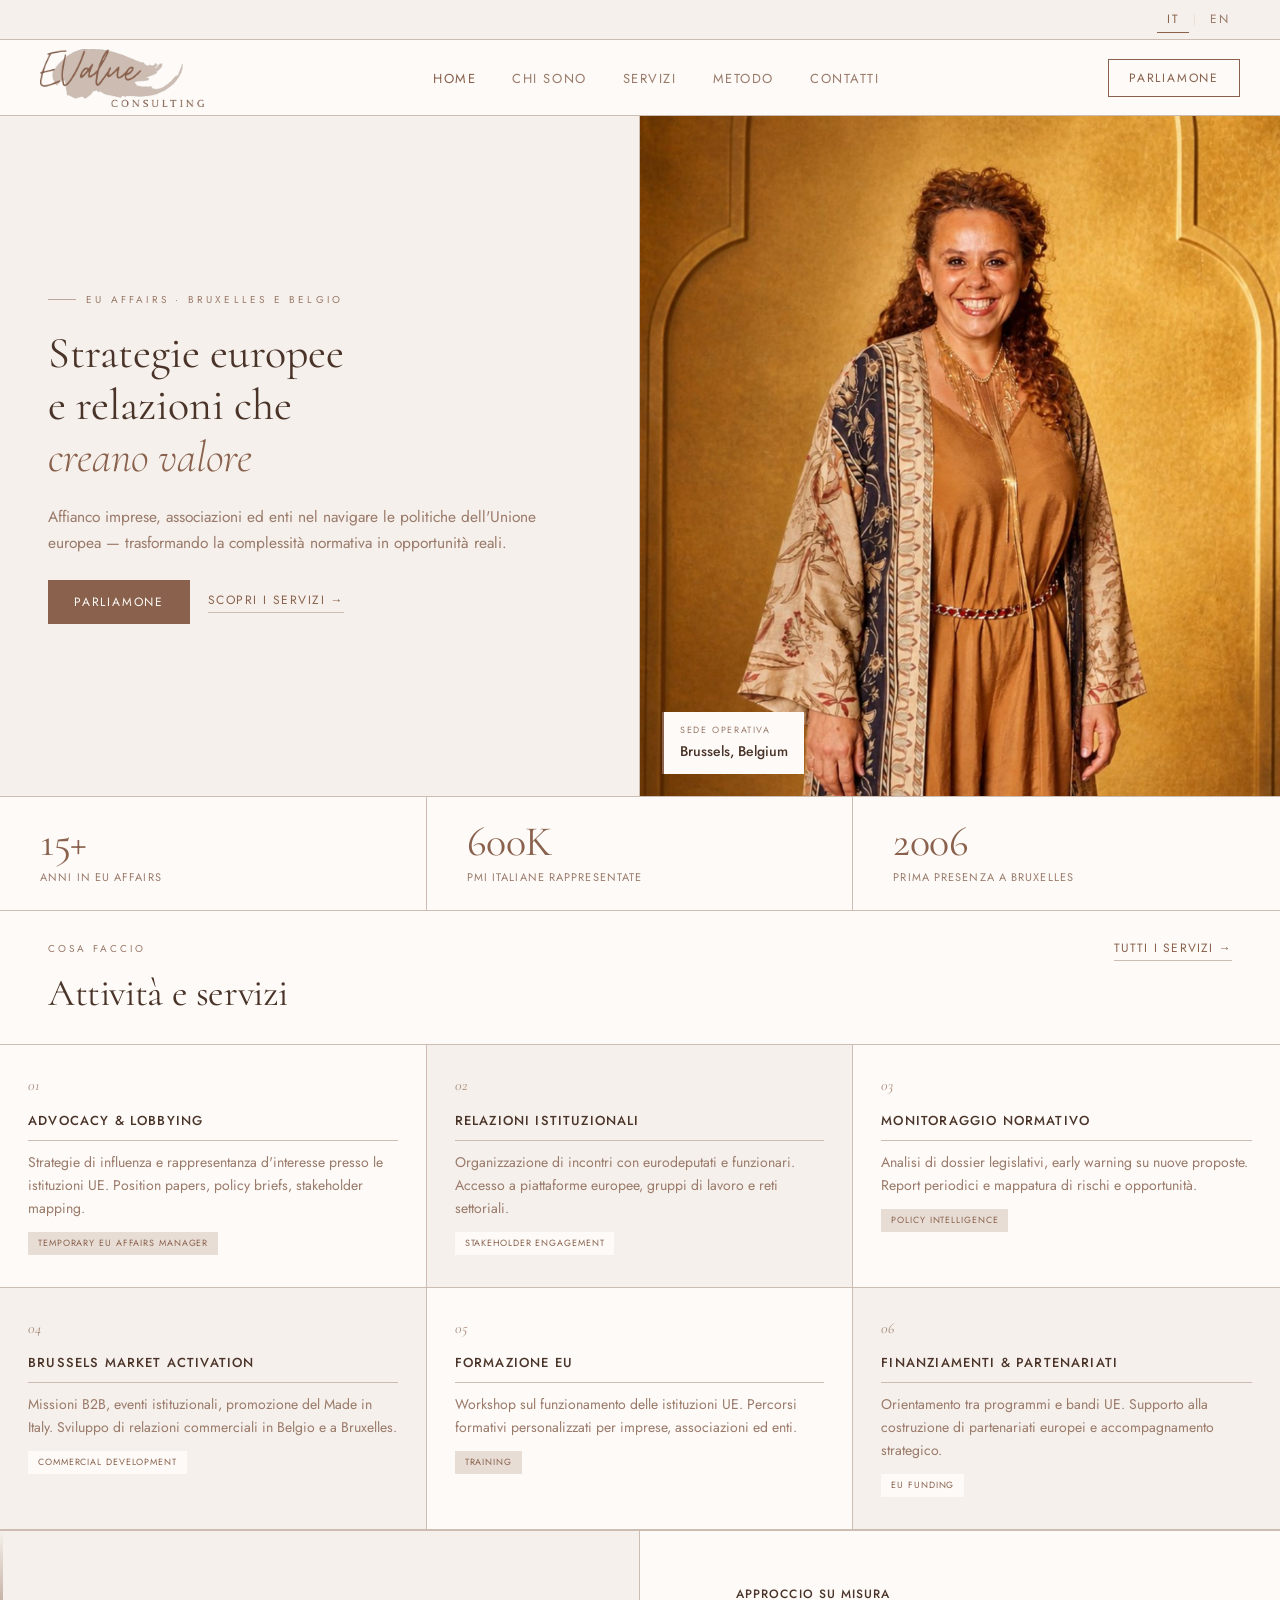
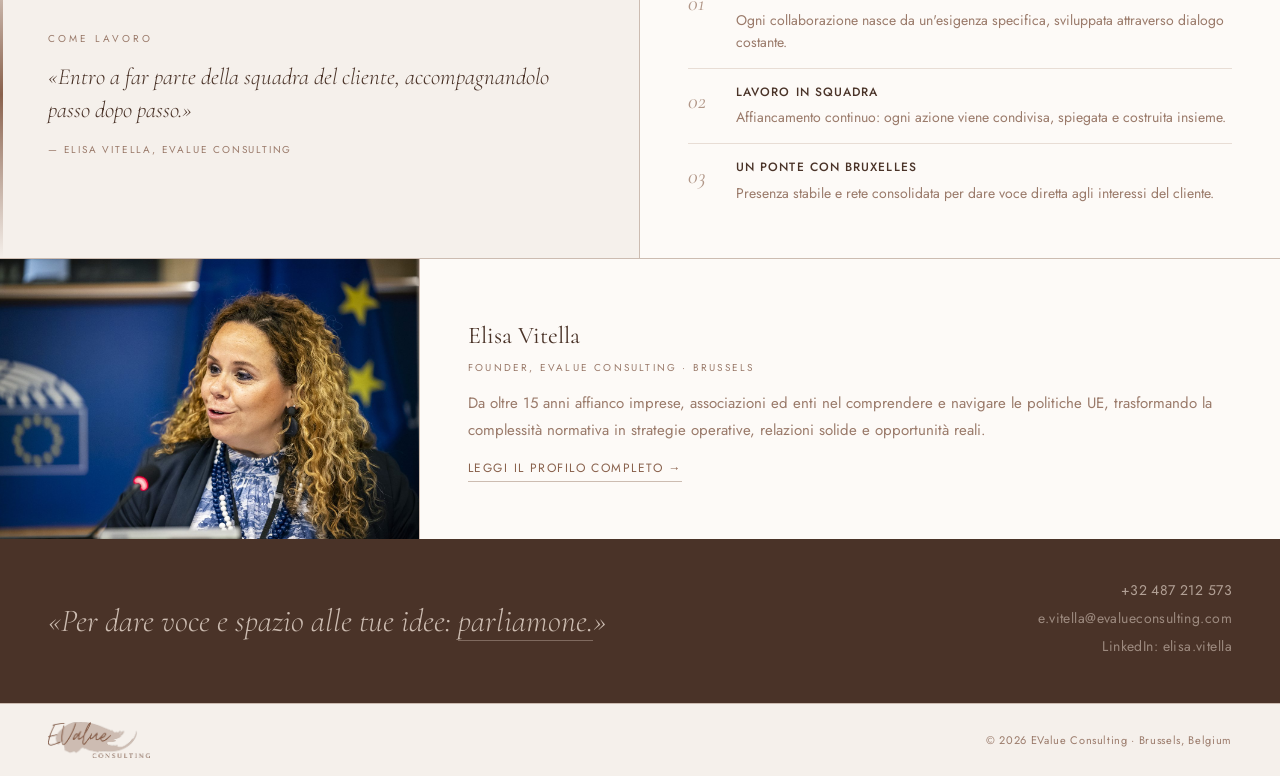
==== index.html @ 2136afba "Add files via upload" ====
<!DOCTYPE html>
<html lang="it">
<head>
<meta charset="UTF-8">
<meta name="viewport" content="width=device-width, initial-scale=1.0">
<title>EValue Consulting — EU Affairs | Brussels</title>
<meta name="description" content="Strategie europee e relazioni che creano valore. EU Affairs consulting tra Bruxelles e il Belgio — Elisa Vitella.">
<link rel="preconnect" href="https://fonts.googleapis.com">
<link rel="preconnect" href="https://fonts.gstatic.com" crossorigin>
<link href="https://fonts.googleapis.com/css2?family=Cormorant:ital,wght@0,400;0,500;0,600;1,300;1,400;1,500&family=Jost:wght@300;400;500&display=swap" rel="stylesheet">
<style>
*,*::before,*::after{box-sizing:border-box;margin:0;padding:0}
:root{
  --sand:#ccbcb1;--brown:#89614c;--dark:#4a3328;
  --light:#f5f0eb;--mid:#e8ddd5;--text:#3d2b20;--muted:#9a7a6a;--white:#fdfaf7;
}
html{scroll-behavior:smooth}
body{font-family:"Jost",sans-serif;background:var(--white);color:var(--text);font-size:17px;line-height:1.65}
img{display:block;max-width:100%}
a{text-decoration:none;color:inherit}
button{cursor:pointer;font-family:"Jost",sans-serif}
.page{display:none}.page.active{display:block}

/* LANG BAR */
.lang-bar{display:flex;justify-content:flex-end;align-items:center;padding:6px 40px;background:var(--light);border-bottom:.5px solid var(--sand);gap:4px}
.lang-btn{font-size:12px;letter-spacing:.15em;text-transform:uppercase;background:none;border:none;padding:4px 10px;color:var(--muted);cursor:pointer;border-bottom:1.5px solid transparent}
.lang-btn.active{color:var(--brown);border-bottom-color:var(--brown)}
.lang-sep{font-size:11px;color:var(--mid)}

/* NAV */
.nav{display:flex;justify-content:space-between;align-items:center;padding:0 40px;height:76px;border-bottom:.5px solid var(--sand);background:var(--white);position:sticky;top:0;z-index:100}
.nav-logo img{height:58px;width:auto}
.nav-links{display:flex;gap:36px;list-style:none}
.nav-links a{font-size:13px;letter-spacing:.12em;text-transform:uppercase;color:var(--muted);transition:color .2s;cursor:pointer}
.nav-links a:hover,.nav-links a.active{color:var(--brown)}
.nav-cta{font-size:12px;letter-spacing:.15em;text-transform:uppercase;border:.5px solid var(--brown);color:var(--brown);padding:9px 20px;background:transparent;transition:all .2s}
.nav-cta:hover{background:var(--brown);color:var(--white)}
.nav-toggle{display:none;flex-direction:column;gap:5px;background:none;border:none;padding:4px}
.nav-toggle span{display:block;width:24px;height:1px;background:var(--brown)}

/* ── HERO ── */
.hero{display:grid;grid-template-columns:1fr 1fr;height:calc(100vh - 106px);max-height:680px;min-height:460px}
.hero-left{background:var(--light);padding:48px 48px 44px;display:flex;flex-direction:column;justify-content:center;gap:20px;border-right:.5px solid var(--sand);position:relative;overflow:hidden}
/* decorative element removed */
.hero-left > *{position:relative;z-index:1}
.hero-eyebrow{font-size:10px;letter-spacing:.32em;text-transform:uppercase;color:var(--muted);display:flex;align-items:center;gap:10px}
.hero-eyebrow::before{content:"";display:inline-block;width:28px;height:1px;background:var(--brown);opacity:.5}
.hero-h1{font-family:"Cormorant",serif;font-size:44px;font-weight:400;line-height:1.18;color:var(--dark)}
.hero-h1 em{font-style:italic;color:var(--brown);font-weight:300}
/* hero subtitle on 2 lines max */
.hero-sub{font-size:15.5px;color:var(--muted);line-height:1.7;max-width:520px}
.hero-cta-row{display:flex;gap:18px;align-items:center;flex-wrap:wrap;padding-top:4px}
.btn-primary{font-size:12px;letter-spacing:.15em;text-transform:uppercase;background:var(--brown);color:var(--white);padding:13px 26px;border:none;transition:background .2s;display:inline-block}
.btn-primary:hover{background:var(--dark);color:var(--white)}
.btn-ghost{font-size:12px;letter-spacing:.12em;text-transform:uppercase;color:var(--brown);background:none;border:none;border-bottom:.5px solid var(--sand);padding-bottom:3px;display:inline-block;cursor:pointer}
.hero-right{position:relative;background:var(--mid);overflow:hidden}
.hero-right img{width:100%;height:100%;object-fit:cover;object-position:center top}
.hero-tag{position:absolute;bottom:22px;left:22px;background:var(--white);padding:11px 16px;border-left:2px solid var(--brown)}
.hero-tag-label{font-size:9px;letter-spacing:.18em;text-transform:uppercase;color:var(--muted)}
.hero-tag-value{font-size:14px;font-weight:500;color:var(--dark);margin-top:2px}

/* NUMBERS */
.numbers{display:grid;grid-template-columns:repeat(3,1fr);border-top:.5px solid var(--sand);border-bottom:.5px solid var(--sand)}
.num-item{padding:24px 40px;border-right:.5px solid var(--sand);position:relative}
.num-item:last-child{border-right:none}
.num-big{font-family:"Cormorant",serif;font-size:42px;font-weight:400;color:var(--brown);line-height:1;letter-spacing:-.01em}
.num-label{font-size:11px;letter-spacing:.1em;text-transform:uppercase;color:var(--muted);margin-top:5px}

/* ── SERVICES SECTION ── */
.section-header{padding:28px 48px 20px;border-bottom:.5px solid var(--sand);display:flex;justify-content:space-between;align-items:baseline;background:var(--white)}
.section-eyebrow{font-size:10px;letter-spacing:.3em;text-transform:uppercase;color:var(--muted)}
.section-title{font-family:"Cormorant",serif;font-size:38px;font-weight:400;color:var(--dark);margin-top:4px;letter-spacing:-.01em}
.section-link{font-size:12px;letter-spacing:.1em;text-transform:uppercase;color:var(--brown);border-bottom:.5px solid var(--sand);padding-bottom:1px;cursor:pointer;white-space:nowrap}

/* Alternating background on service cards for visual separation */
.services-grid{display:grid;grid-template-columns:repeat(3,1fr)}
.service-card{padding:28px 28px 32px;border-right:.5px solid var(--sand);border-bottom:.5px solid var(--sand);transition:background .2s;background:var(--white)}
.service-card:nth-child(even){background:var(--light)}
.service-card:hover{background:var(--mid)}
.service-card:nth-child(3n){border-right:none}
.service-num{font-family:"Cormorant",serif;font-size:15px;color:var(--brown);margin-bottom:12px;font-style:italic;font-weight:400;opacity:.7}
.service-name{font-size:13px;font-weight:500;letter-spacing:.09em;text-transform:uppercase;color:var(--dark);margin-bottom:10px;padding-bottom:8px;border-bottom:.5px solid var(--sand)}
.service-desc{font-size:14px;color:var(--muted);line-height:1.65}
.service-tag{display:inline-block;font-size:9px;letter-spacing:.1em;text-transform:uppercase;background:var(--mid);color:var(--brown);padding:4px 10px;margin-top:12px}
.service-card:nth-child(even) .service-tag{background:var(--white)}

/* APPROACH */
.approach{display:grid;grid-template-columns:1fr 1fr;border-top:.5px solid var(--sand)}
.approach-left{padding:40px 48px;border-right:.5px solid var(--sand);background:var(--light);display:flex;flex-direction:column;justify-content:center;position:relative;overflow:hidden}
/* decorative accent line */
.approach-left::after{content:"";position:absolute;top:0;left:0;width:3px;height:100%;background:linear-gradient(to bottom,transparent,var(--brown),transparent)}
.approach-right{padding:40px 48px}
.pull-quote{font-family:"Cormorant",serif;font-size:23px;font-weight:300;font-style:italic;color:var(--dark);line-height:1.45;margin-bottom:14px}
.pull-attr{font-size:10px;letter-spacing:.18em;text-transform:uppercase;color:var(--muted)}
.approach-step{display:flex;gap:16px;padding:14px 0;border-bottom:.5px solid var(--mid)}
.approach-step:last-child{border-bottom:none}
.step-n{font-family:"Cormorant",serif;font-size:22px;color:var(--brown);min-width:32px;font-style:italic;font-weight:400;opacity:.65;flex-shrink:0}
.step-title{font-size:12px;font-weight:500;letter-spacing:.09em;text-transform:uppercase;color:var(--dark)}
.step-desc{font-size:14px;color:var(--muted);margin-top:4px;line-height:1.6}

/* ── ABOUT STRIP (home) — two-col with parliament photo replacing old profile photo ── */
.about-strip{display:grid;grid-template-columns:420px 1fr;border-top:.5px solid var(--sand)}
.about-photo-col{overflow:hidden;border-right:.5px solid var(--sand)}
.about-photo-col img{width:100%;height:100%;object-fit:cover;object-position:center 20%;min-height:280px}
.about-content{padding:36px 48px 36px 48px;display:flex;flex-direction:column;justify-content:center;width:100%}
.about-name{font-family:"Cormorant",serif;font-size:24px;font-weight:400;color:var(--dark);margin-bottom:4px}
.about-role{font-size:10px;letter-spacing:.22em;text-transform:uppercase;color:var(--muted);margin-bottom:14px}
.about-text{font-size:15px;color:var(--muted);line-height:1.75;max-width:none}
.about-cta{display:inline-block;margin-top:16px;font-size:12px;letter-spacing:.12em;text-transform:uppercase;color:var(--brown);border-bottom:.5px solid var(--sand);padding-bottom:2px;cursor:pointer;width:fit-content}

/* CONTACT BAR — single line headline */
.contact-bar{background:var(--dark);padding:40px 48px;display:flex;justify-content:space-between;align-items:center;gap:40px}
.contact-bar-headline{font-family:"Cormorant",serif;font-size:32px;font-weight:300;font-style:italic;color:var(--sand);white-space:nowrap}
.contact-details{text-align:right;flex-shrink:0}
.contact-line{font-size:14px;color:var(--sand);opacity:.8;margin-bottom:5px;letter-spacing:.03em}
.contact-line a{color:var(--sand)}

/* FOOTER */
.footer{padding:18px 48px;border-top:.5px solid var(--sand);display:flex;justify-content:space-between;align-items:center;background:var(--light)}
.footer-logo img{height:36px;width:auto}
.footer-copy{font-size:11px;color:var(--muted);letter-spacing:.06em}

/* ── INNER HERO — with decorative title treatment ── */
.inner-hero{padding:52px 48px 40px;background:var(--light);border-bottom:.5px solid var(--sand);position:relative;overflow:hidden}

.inner-hero-eyebrow{font-size:10px;letter-spacing:.32em;text-transform:uppercase;color:var(--muted);margin-bottom:12px;display:flex;align-items:center;gap:10px}
.inner-hero-eyebrow::before{content:"";display:inline-block;width:28px;height:1px;background:var(--brown);opacity:.5}
.inner-hero-title{font-family:"Cormorant",serif;font-size:46px;font-weight:400;color:var(--dark);line-height:1.12;position:relative}
.inner-hero-title em{font-style:italic;color:var(--brown);font-weight:300}
/* underline accent on title */
.inner-hero-title::after{content:"";display:block;width:60px;height:1.5px;background:var(--brown);margin-top:16px;opacity:.6}
.inner-hero-sub{font-size:16px;color:var(--muted);max-width:820px;margin-top:16px;line-height:1.78}

/* SERVICES PAGE ACCORDION */
.svc-area-label{background:var(--mid);padding:11px 48px;border-bottom:.5px solid var(--sand);font-size:10px;letter-spacing:.22em;text-transform:uppercase;color:var(--brown);font-weight:500}
.service-full{border-bottom:.5px solid var(--sand)}
.service-full-header{padding:18px 48px;display:flex;justify-content:space-between;align-items:center;cursor:pointer;background:var(--white);transition:background .15s;user-select:none}
.service-full-header:hover{background:var(--light)}
.sfh-left{display:flex;gap:20px;align-items:baseline}
.sfh-num{font-family:"Cormorant",serif;font-size:14px;color:var(--sand);font-style:italic;font-weight:300}
.sfh-name{font-size:13px;font-weight:500;letter-spacing:.07em;text-transform:uppercase;color:var(--dark)}
.sfh-meta{display:flex;gap:12px;align-items:center;flex-shrink:0}
.sfh-tag{font-size:9px;letter-spacing:.08em;text-transform:uppercase;color:var(--muted);background:var(--mid);padding:3px 10px}
.sfh-arrow{font-size:20px;color:var(--sand);transition:transform .25s;display:inline-block;line-height:1;width:20px;text-align:center}
.service-full-body{display:none;padding:0 48px 24px 84px}
.service-full.open .service-full-body{display:block}
.service-full.open .sfh-arrow{transform:rotate(45deg)}
.sfb-list{list-style:none;margin-top:4px}
.sfb-list li{font-size:14px;color:var(--muted);padding:7px 0 7px 16px;border-bottom:.5px solid var(--mid);position:relative;line-height:1.6}
.sfb-list li:last-child{border-bottom:none}
.sfb-list li::before{content:"—";position:absolute;left:0;color:var(--sand)}

/* TWO COL */
.two-col{display:grid;grid-template-columns:1fr 1fr;border-top:.5px solid var(--sand)}
.col-pad{padding:32px 48px;border-right:.5px solid var(--sand)}
.col-pad:last-child{border-right:none}
.col-label{font-size:10px;letter-spacing:.25em;text-transform:uppercase;color:var(--muted);margin-bottom:12px;padding-bottom:10px;border-bottom:.5px solid var(--sand)}
.col-body{font-size:15px;color:var(--text);line-height:1.8}

/* ── APPROACH PAGE — bigger method/quality titles ── */
.approach-grid{display:grid;grid-template-columns:repeat(3,1fr);border-top:.5px solid var(--sand)}
.ag-item{padding:32px;border-right:.5px solid var(--sand);position:relative}
.ag-item:last-child{border-right:none}
.ag-n{font-family:"Cormorant",serif;font-size:32px;font-style:italic;font-weight:300;color:var(--sand);margin-bottom:10px}
.ag-title{font-size:13px;font-weight:500;letter-spacing:.1em;text-transform:uppercase;color:var(--dark);margin-bottom:10px}
.ag-body{font-size:15px;color:var(--muted);line-height:1.75}
/* bigger section labels for Metodo / Qualità */
.method-label{font-family:"Cormorant",serif;font-size:34px;font-weight:300;font-style:italic;color:var(--brown);margin-bottom:12px;padding-bottom:10px;border-bottom:.5px solid var(--sand)}

/* PROFILE */
.profile-grid{display:grid;grid-template-columns:300px 1fr;border-top:.5px solid var(--sand)}
.profile-photo-col{overflow:hidden;border-right:.5px solid var(--sand)}
.profile-photo-col img{width:100%;height:100%;object-fit:cover;object-position:center top;min-height:380px}
.profile-content{padding:40px 48px}
.profile-name{font-family:"Cormorant",serif;font-size:30px;font-weight:400;color:var(--dark)}
.profile-role{font-size:10px;letter-spacing:.22em;text-transform:uppercase;color:var(--brown);margin:8px 0 16px}
.profile-text{font-size:15px;color:var(--muted);line-height:1.78;margin-bottom:12px;max-width:none}
.profile-credentials{display:flex;flex-wrap:wrap;gap:7px;margin-top:18px}
.credential{font-size:11px;letter-spacing:.06em;border:.5px solid var(--sand);color:var(--muted);padding:4px 12px}

/* CONTACT FORM */
.contact-form-area{display:grid;grid-template-columns:1fr 1fr;border-top:.5px solid var(--sand)}
.form-col{padding:44px 48px;border-right:.5px solid var(--sand)}
.form-col:last-child{border-right:none;background:var(--light)}
.form-group{margin-bottom:22px}
.form-label{font-size:10px;letter-spacing:.2em;text-transform:uppercase;color:var(--muted);display:block;margin-bottom:7px}
.form-input{width:100%;border:none;border-bottom:.5px solid var(--sand);background:transparent;padding:9px 0;font-size:15px;font-family:"Jost",sans-serif;color:var(--text);outline:none;transition:border-color .2s}
.form-input:focus{border-bottom-color:var(--brown)}
.form-textarea{width:100%;border:none;border-bottom:.5px solid var(--sand);background:transparent;padding:9px 0;font-size:15px;font-family:"Jost",sans-serif;color:var(--text);outline:none;resize:none;height:100px;transition:border-color .2s}
.form-textarea:focus{border-bottom-color:var(--brown)}
.form-submit{margin-top:22px;font-size:12px;letter-spacing:.18em;text-transform:uppercase;background:var(--brown);color:var(--white);padding:13px 30px;border:none;transition:background .2s;cursor:pointer}
.form-submit:hover{background:var(--dark)}
.ci-item{margin-bottom:20px;border-bottom:.5px solid var(--mid);padding-bottom:18px}
.ci-item:last-child{border-bottom:none}
.ci-label{font-size:10px;letter-spacing:.22em;text-transform:uppercase;color:var(--muted);margin-bottom:6px}
.ci-value{font-size:15px;color:var(--dark)}
.ci-note{font-size:12px;color:var(--muted);margin-top:3px}

/* RESPONSIVE */
@media(max-width:960px){
  .nav{padding:0 24px;height:68px}.nav-logo img{height:46px}
  .lang-bar{padding:6px 24px}
  .nav-links{display:none;flex-direction:column;position:absolute;top:100%;left:0;right:0;background:var(--white);border-bottom:.5px solid var(--sand);padding:18px 24px;gap:14px;z-index:99}
  .nav-links.open{display:flex}.nav-toggle{display:flex}
  .hero{grid-template-columns:1fr;height:auto;max-height:none}
  .hero-left{padding:32px 24px;gap:16px}.hero-h1{font-size:30px}
  .hero-right{height:260px}
  .numbers{grid-template-columns:1fr}
  .num-item{border-right:none;border-bottom:.5px solid var(--sand)}.num-item:last-child{border-bottom:none}
  .section-header{padding:20px 24px;flex-direction:column;gap:8px}
  .services-grid{grid-template-columns:1fr}.service-card{border-right:none}.service-card:nth-child(even){background:var(--light)}
  .approach{grid-template-columns:1fr}
  .approach-left{border-right:none;border-bottom:.5px solid var(--sand);padding:28px 24px}
  .approach-right{padding:28px 24px}
  .about-strip{grid-template-columns:1fr}
  .about-photo-col{border-right:none;border-bottom:.5px solid var(--sand);height:240px;min-height:unset}
  .about-content{padding:24px}
  .contact-bar{flex-direction:column;text-align:center;padding:32px 24px}
  .contact-bar-headline{white-space:normal}
  .contact-details{text-align:center}
  .inner-hero{padding:36px 24px 28px}.inner-hero-title{font-size:30px}
  .svc-area-label{padding:10px 24px}
  .service-full-header{padding:16px 24px}.service-full-body{padding:0 24px 18px 44px}
  .two-col{grid-template-columns:1fr}
  .col-pad{border-right:none;border-bottom:.5px solid var(--sand);padding:22px 24px}
  .approach-grid{grid-template-columns:1fr}
  .ag-item{border-right:none;border-bottom:.5px solid var(--sand);padding:22px 24px}
  .profile-grid{grid-template-columns:1fr}
  .profile-photo-col{border-right:none;border-bottom:.5px solid var(--sand);height:300px;min-height:unset}
  .profile-content{padding:24px}
  .contact-form-area{grid-template-columns:1fr}
  .form-col{border-right:none;border-bottom:.5px solid var(--sand);padding:28px 24px}
  .footer{padding:16px 24px;flex-direction:column;gap:8px;text-align:center}
}

/* Dark inverted col for About and Approach key sections */
.col-pad-dark{padding:32px 48px;border-right:.5px solid rgba(255,255,255,.1);background:var(--dark)}
.col-pad-dark:last-child{border-right:none}
.col-pad-dark .method-label{color:var(--sand);font-family:"Cormorant",serif;font-size:34px;font-weight:300;font-style:italic;margin-bottom:12px;padding-bottom:10px;border-bottom:.5px solid rgba(204,188,177,.3)}
.col-pad-dark .col-body{font-size:15px;color:#e8ddd5;line-height:1.82}
.two-col-dark{display:grid;grid-template-columns:1fr 1fr;border-top:.5px solid var(--sand)}
</style>
</head>
<body>

<div class="lang-bar">
  <button class="lang-btn active" data-lang="it" onclick="setLang('it')">IT</button>
  <span class="lang-sep">|</span>
  <button class="lang-btn" data-lang="en" onclick="setLang('en')">EN</button>
</div>

<nav class="nav">
  <div onclick="showPage('home')" style="cursor:pointer"><img src="[data-uri]" alt="EValue Consulting" style="height:58px;width:auto"></div>
  <button class="nav-toggle" onclick="document.getElementById('nav-links').classList.toggle('open')" aria-label="Menu">
    <span></span><span></span><span></span>
  </button>
  <ul class="nav-links" id="nav-links">
    <li><a id="nl-home"     onclick="showPage('home')">Home</a></li>
    <li><a id="nl-about"    onclick="showPage('about')">Chi sono</a></li>
    <li><a id="nl-services" onclick="showPage('services')">Servizi</a></li>
    <li><a id="nl-approach" onclick="showPage('approach')">Metodo</a></li>
    <li><a id="nl-contact"  onclick="showPage('contact')">Contatti</a></li>
  </ul>
  <button id="nav-cta" class="nav-cta" onclick="showPage('contact')">Parliamone</button>
</nav>

<!-- ═══ HOME ═══ -->
<div id="page-home" class="page active">
  <section class="hero">
    <div class="hero-left">
      <p class="hero-eyebrow" id="h-eyebrow">EU Affairs · Bruxelles e Belgio</p>
      <h1 class="hero-h1" id="h-h1">Strategie europee<br>e relazioni che<br><em>creano valore</em></h1>
      <p class="hero-sub" id="h-sub">Affianco imprese, associazioni ed enti nel navigare le politiche dell'Unione europea — trasformando la complessità normativa in opportunità reali.</p>
      <div class="hero-cta-row">
        <button id="h-cta1" class="btn-primary" onclick="showPage('contact')">Parliamone</button>
        <button id="h-cta2" class="btn-ghost"   onclick="showPage('services')">Scopri i servizi →</button>
      </div>
    </div>
    <div class="hero-right">
      <img src="[data-uri]" alt="Elisa Vitella">
      <div class="hero-tag">
        <div class="hero-tag-label" id="h-tag-lbl">Sede operativa</div>
        <div class="hero-tag-value">Brussels, Belgium</div>
      </div>
    </div>
  </section>

  <div class="numbers">
    <div class="num-item"><div class="num-big">15+</div><div class="num-label" id="n1">Anni in EU affairs</div></div>
    <div class="num-item"><div class="num-big">600K</div><div class="num-label" id="n2">PMI italiane rappresentate</div></div>
    <div class="num-item"><div class="num-big">2006</div><div class="num-label" id="n3">Prima presenza a Bruxelles</div></div>
  </div>

  <div class="section-header">
    <div>
      <div class="section-eyebrow" id="sv-ey">Cosa faccio</div>
      <div class="section-title" id="sv-ti">Attività e servizi</div>
    </div>
    <span class="section-link" id="sv-lk" onclick="showPage('services')">Tutti i servizi →</span>
  </div>

  <div class="services-grid">
    <div class="service-card"><div class="service-num">01</div><div class="service-name" id="s1n">Advocacy &amp; Lobbying</div><p class="service-desc" id="s1d">Strategie di influenza e rappresentanza d'interesse presso le istituzioni UE. Position papers, policy briefs, stakeholder mapping.</p><span class="service-tag" id="s1t">Temporary EU Affairs Manager</span></div>
    <div class="service-card"><div class="service-num">02</div><div class="service-name" id="s2n">Relazioni Istituzionali</div><p class="service-desc" id="s2d">Organizzazione di incontri con eurodeputati e funzionari. Accesso a piattaforme europee, gruppi di lavoro e reti settoriali.</p><span class="service-tag" id="s2t">Stakeholder Engagement</span></div>
    <div class="service-card"><div class="service-num">03</div><div class="service-name" id="s3n">Monitoraggio Normativo</div><p class="service-desc" id="s3d">Analisi di dossier legislativi, early warning su nuove proposte. Report periodici e mappatura di rischi e opportunità.</p><span class="service-tag" id="s3t">Policy Intelligence</span></div>
    <div class="service-card"><div class="service-num">04</div><div class="service-name" id="s4n">Brussels Market Activation</div><p class="service-desc" id="s4d">Missioni B2B, eventi istituzionali, promozione del Made in Italy. Sviluppo di relazioni commerciali in Belgio e a Bruxelles.</p><span class="service-tag" id="s4t">Commercial Development</span></div>
    <div class="service-card"><div class="service-num">05</div><div class="service-name" id="s5n">Formazione EU</div><p class="service-desc" id="s5d">Workshop sul funzionamento delle istituzioni UE. Percorsi formativi personalizzati per imprese, associazioni ed enti.</p><span class="service-tag" id="s5t">Training</span></div>
    <div class="service-card"><div class="service-num">06</div><div class="service-name" id="s6n">Finanziamenti &amp; Partenariati</div><p class="service-desc" id="s6d">Orientamento tra programmi e bandi UE. Supporto alla costruzione di partenariati europei e accompagnamento strategico.</p><span class="service-tag" id="s6t">EU Funding</span></div>
  </div>

  <div class="approach">
    <div class="approach-left">
      <div class="section-eyebrow" id="ap-ey" style="margin-bottom:14px">Come lavoro</div>
      <div class="pull-quote" id="pq">«Entro a far parte della squadra del cliente, accompagnandolo passo dopo passo.»</div>
      <div class="pull-attr" id="pa">— Elisa Vitella, EValue Consulting</div>
    </div>
    <div class="approach-right">
      <div class="approach-step"><div class="step-n">01</div><div><div class="step-title" id="st1t">Approccio su misura</div><div class="step-desc" id="st1d">Ogni collaborazione nasce da un'esigenza specifica, sviluppata attraverso dialogo costante.</div></div></div>
      <div class="approach-step"><div class="step-n">02</div><div><div class="step-title" id="st2t">Lavoro in squadra</div><div class="step-desc" id="st2d">Affiancamento continuo: ogni azione viene condivisa, spiegata e costruita insieme.</div></div></div>
      <div class="approach-step"><div class="step-n">03</div><div><div class="step-title" id="st3t">Un ponte con Bruxelles</div><div class="step-desc" id="st3d">Presenza stabile e rete consolidata per dare voce diretta agli interessi del cliente.</div></div></div>
    </div>
  </div>

  <!-- About strip: HP photo bigger + narrower text -->
  <div class="about-strip">
    <div class="about-photo-col"><img src="[data-uri]" alt="Elisa Vitella — European Parliament" style="width:100%;height:100%;object-fit:cover;object-position:center 25%"></div>
    <div class="about-content">
      <div class="about-name">Elisa Vitella</div>
      <div class="about-role" id="ab-role">Founder, EValue Consulting · Brussels</div>
      <p class="about-text" id="ab-text">Da oltre 15 anni affianco imprese, associazioni ed enti nel comprendere e navigare le politiche UE, trasformando la complessità normativa in strategie operative, relazioni solide e opportunità reali.</p>
      <span class="about-cta" id="ab-cta" onclick="showPage('about')">Leggi il profilo completo →</span>
    </div>
  </div>

  <!-- Contact bar: bigger headline, clickable Let's talk, clickable LinkedIn/email -->
  <div class="contact-bar">
    <div class="contact-bar-headline" id="cb-hl">«Per dare voce e spazio alle tue idee: <span style="cursor:pointer;border-bottom:1px solid rgba(204,188,177,.4);transition:border-color .2s" onclick="showPage('contact')">parliamone.</span>»</div>
    <div class="contact-details">
      <div class="contact-line">+32 487 212 573</div>
      <div class="contact-line"><a href="mailto:e.vitella@evalueconsulting.com" style="color:var(--sand);opacity:.8">e.vitella@evalueconsulting.com</a></div>
      <div class="contact-line"><a href="https://www.linkedin.com/in/elisa-vitella/" target="_blank" rel="noopener" style="color:var(--sand);opacity:.8">LinkedIn: elisa.vitella</a></div>
    </div>
  </div>
  <footer class="footer"><div class="footer-logo"><img src="[data-uri]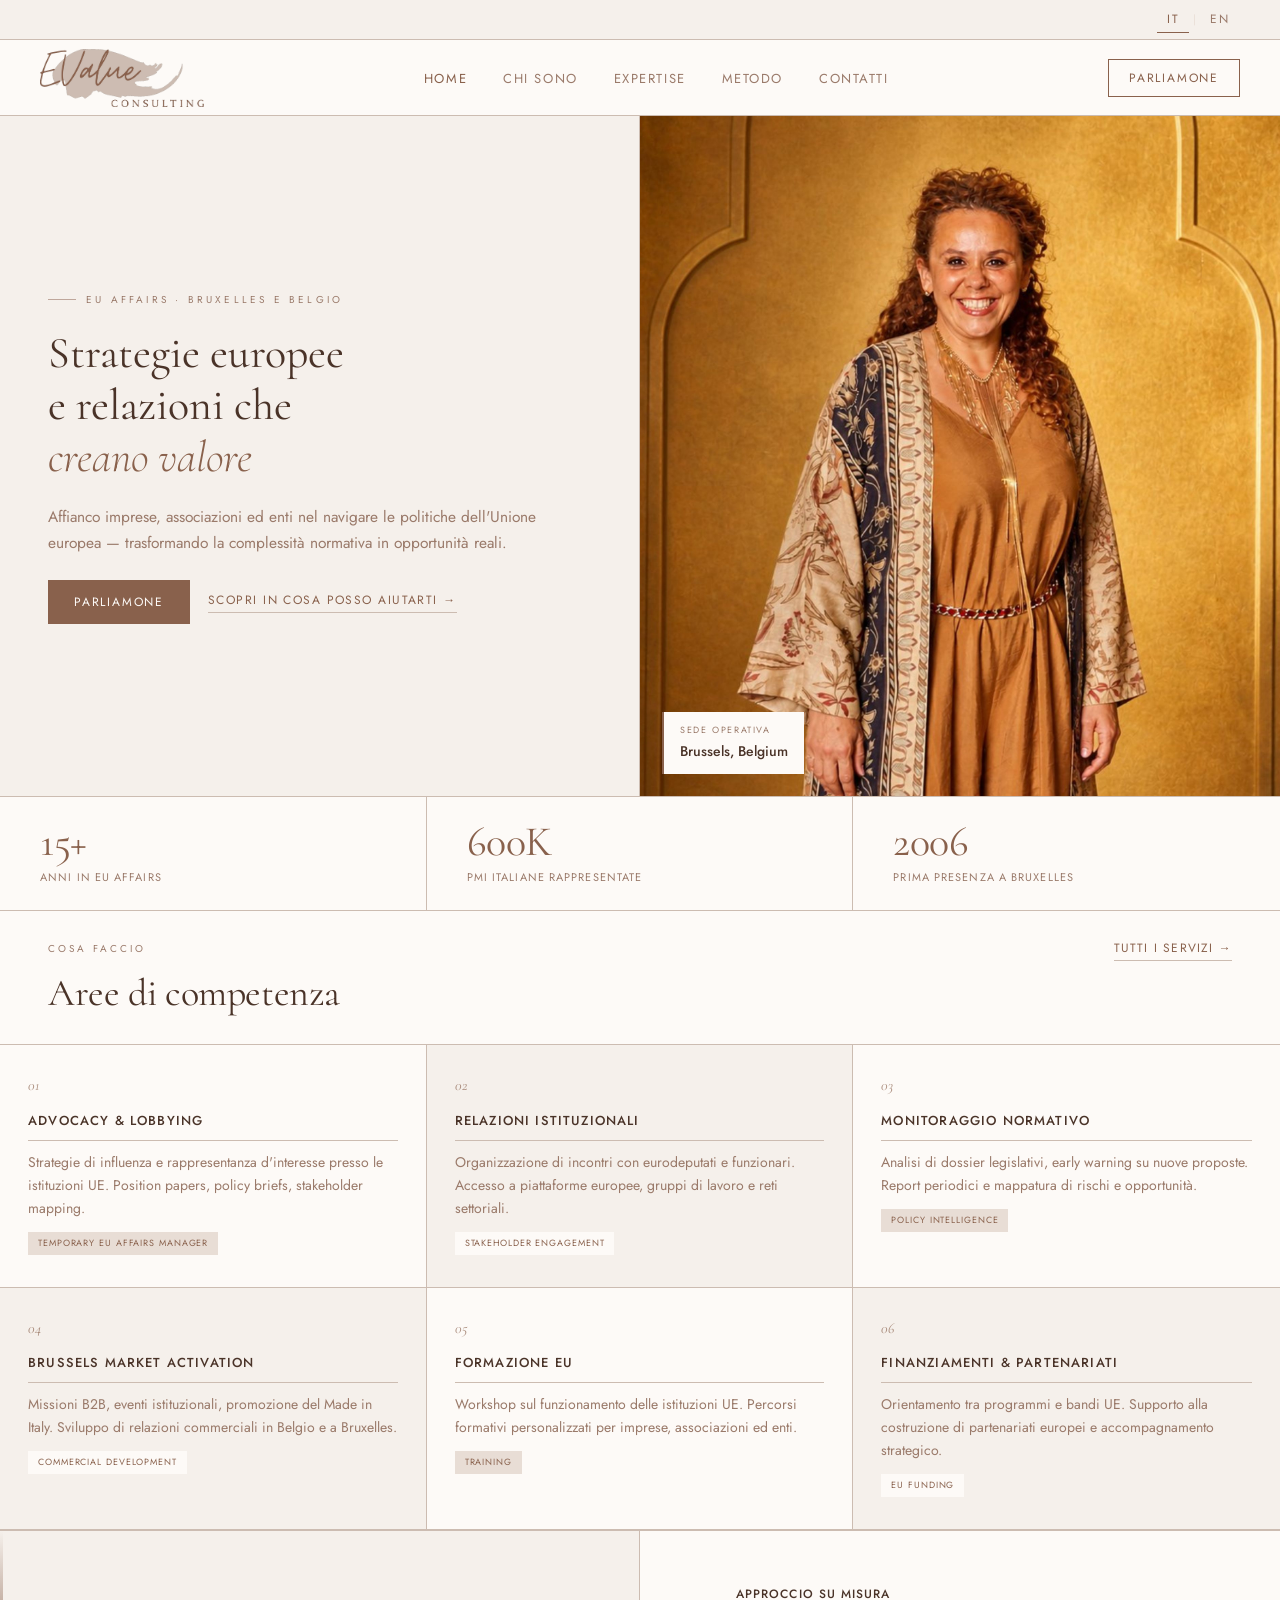
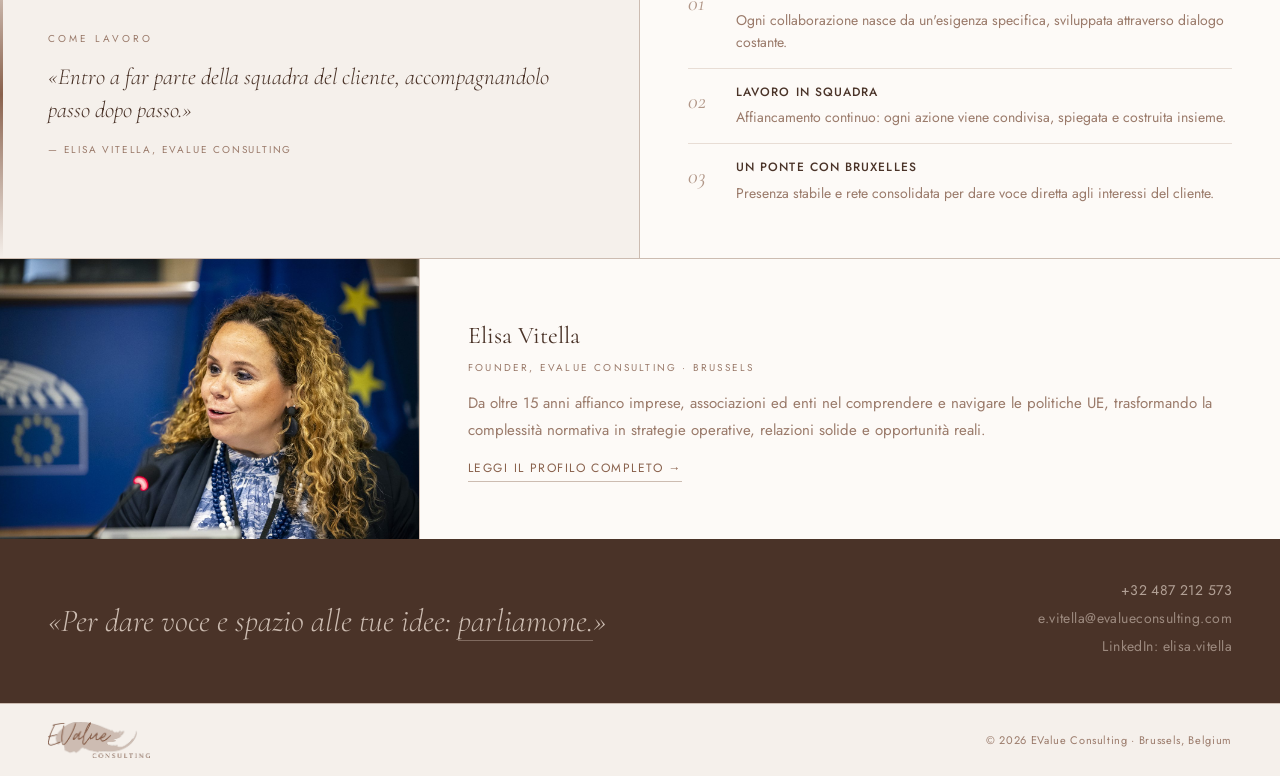
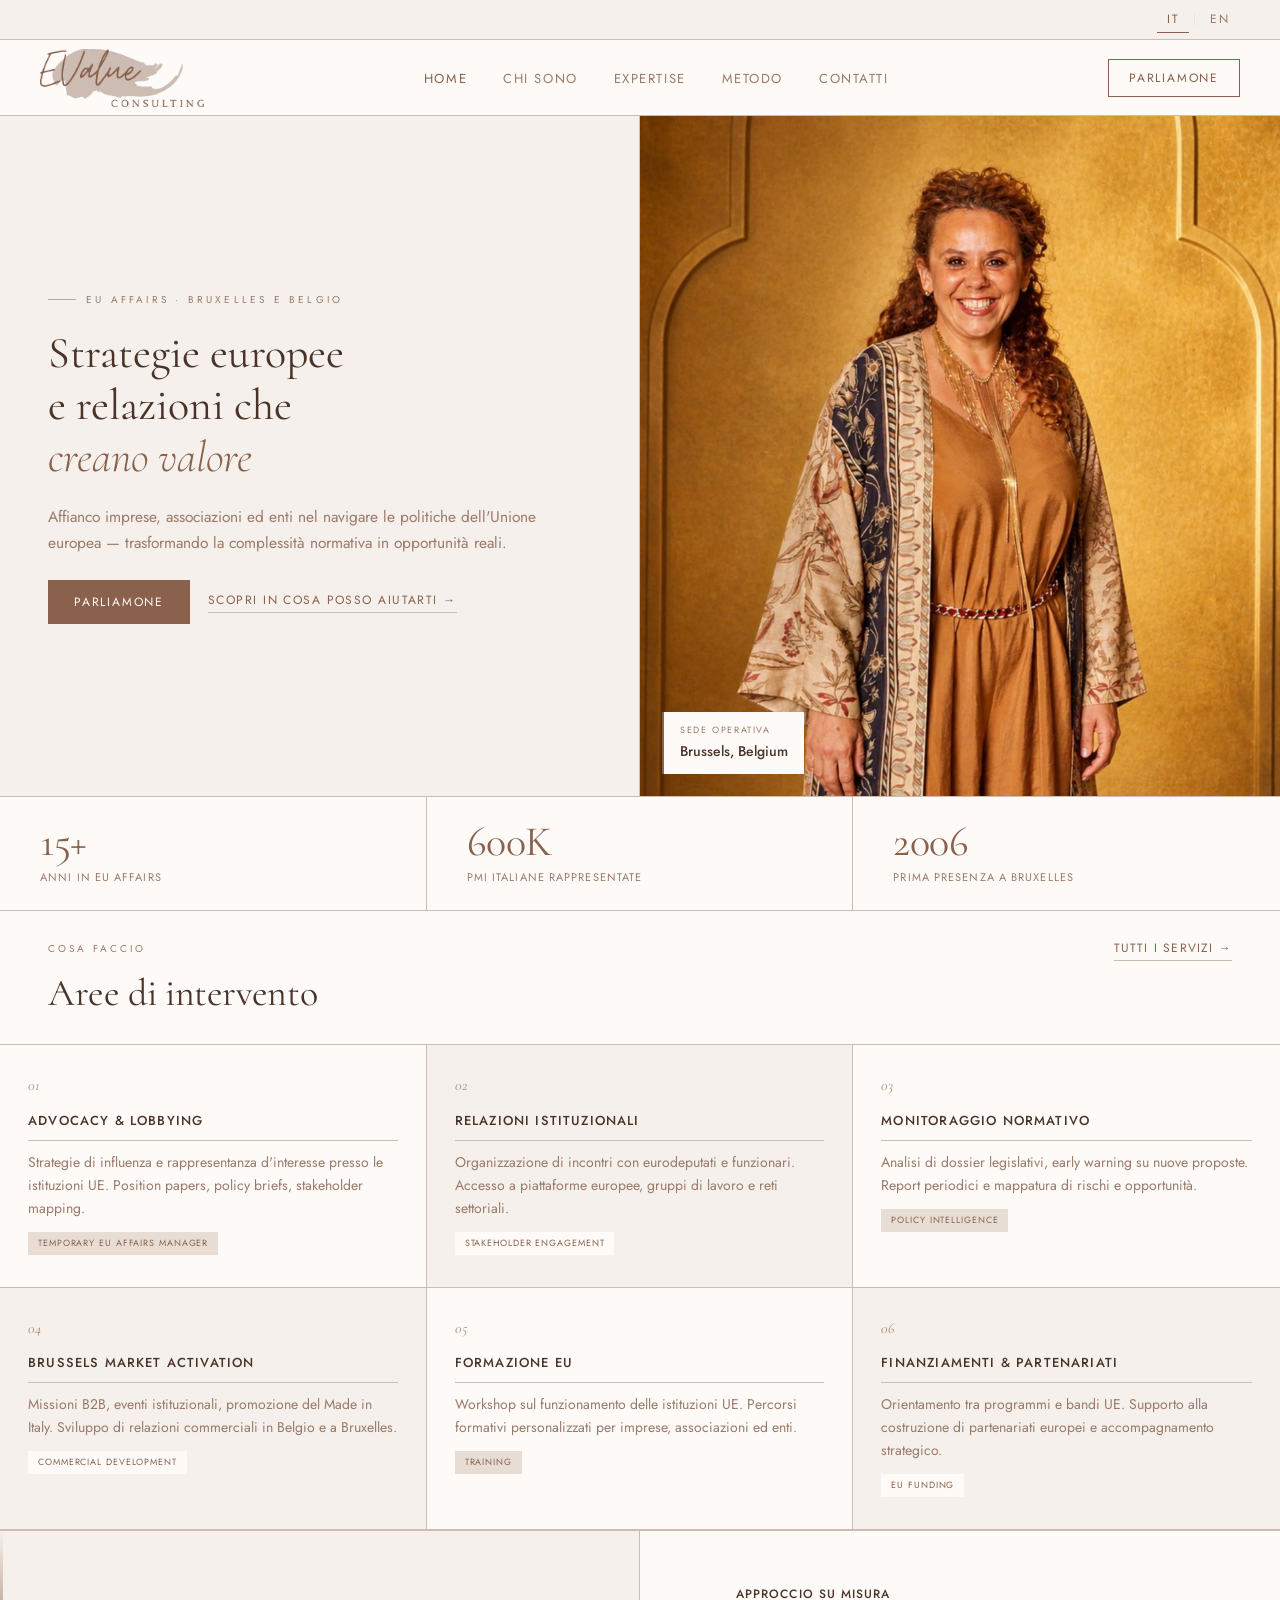
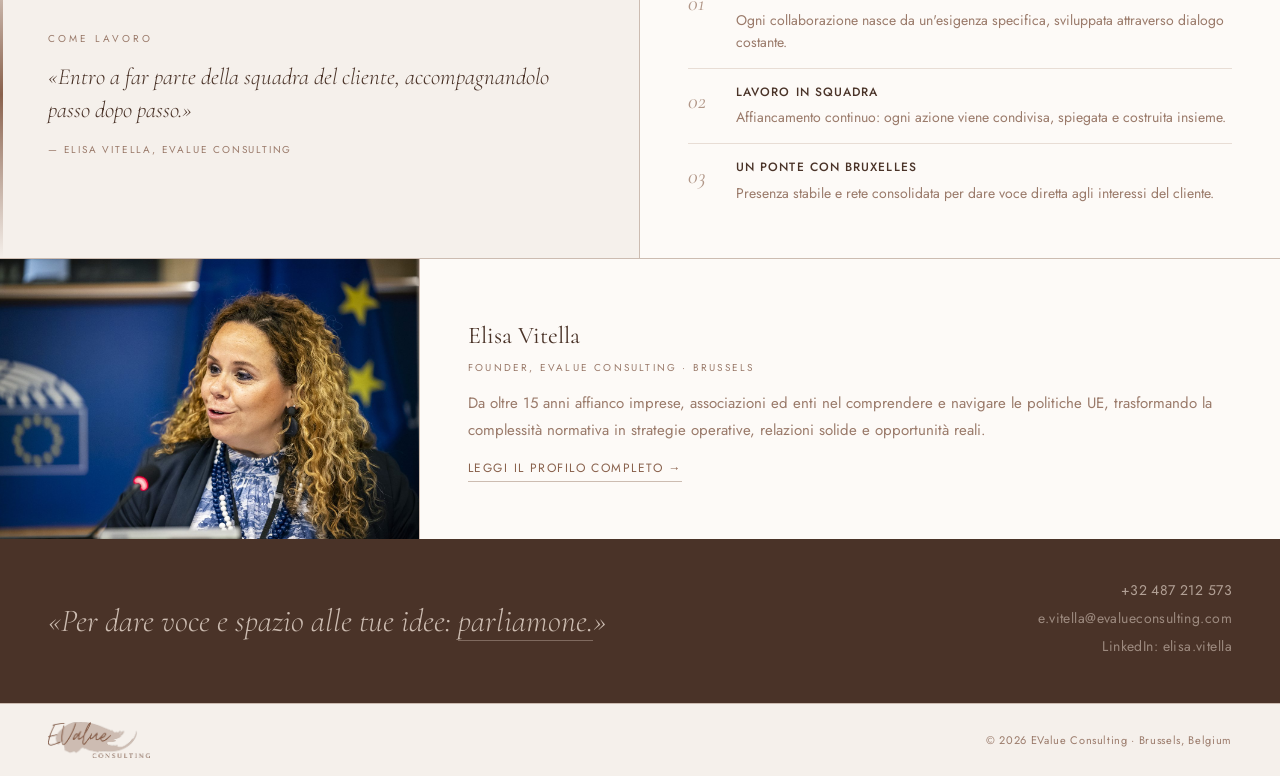
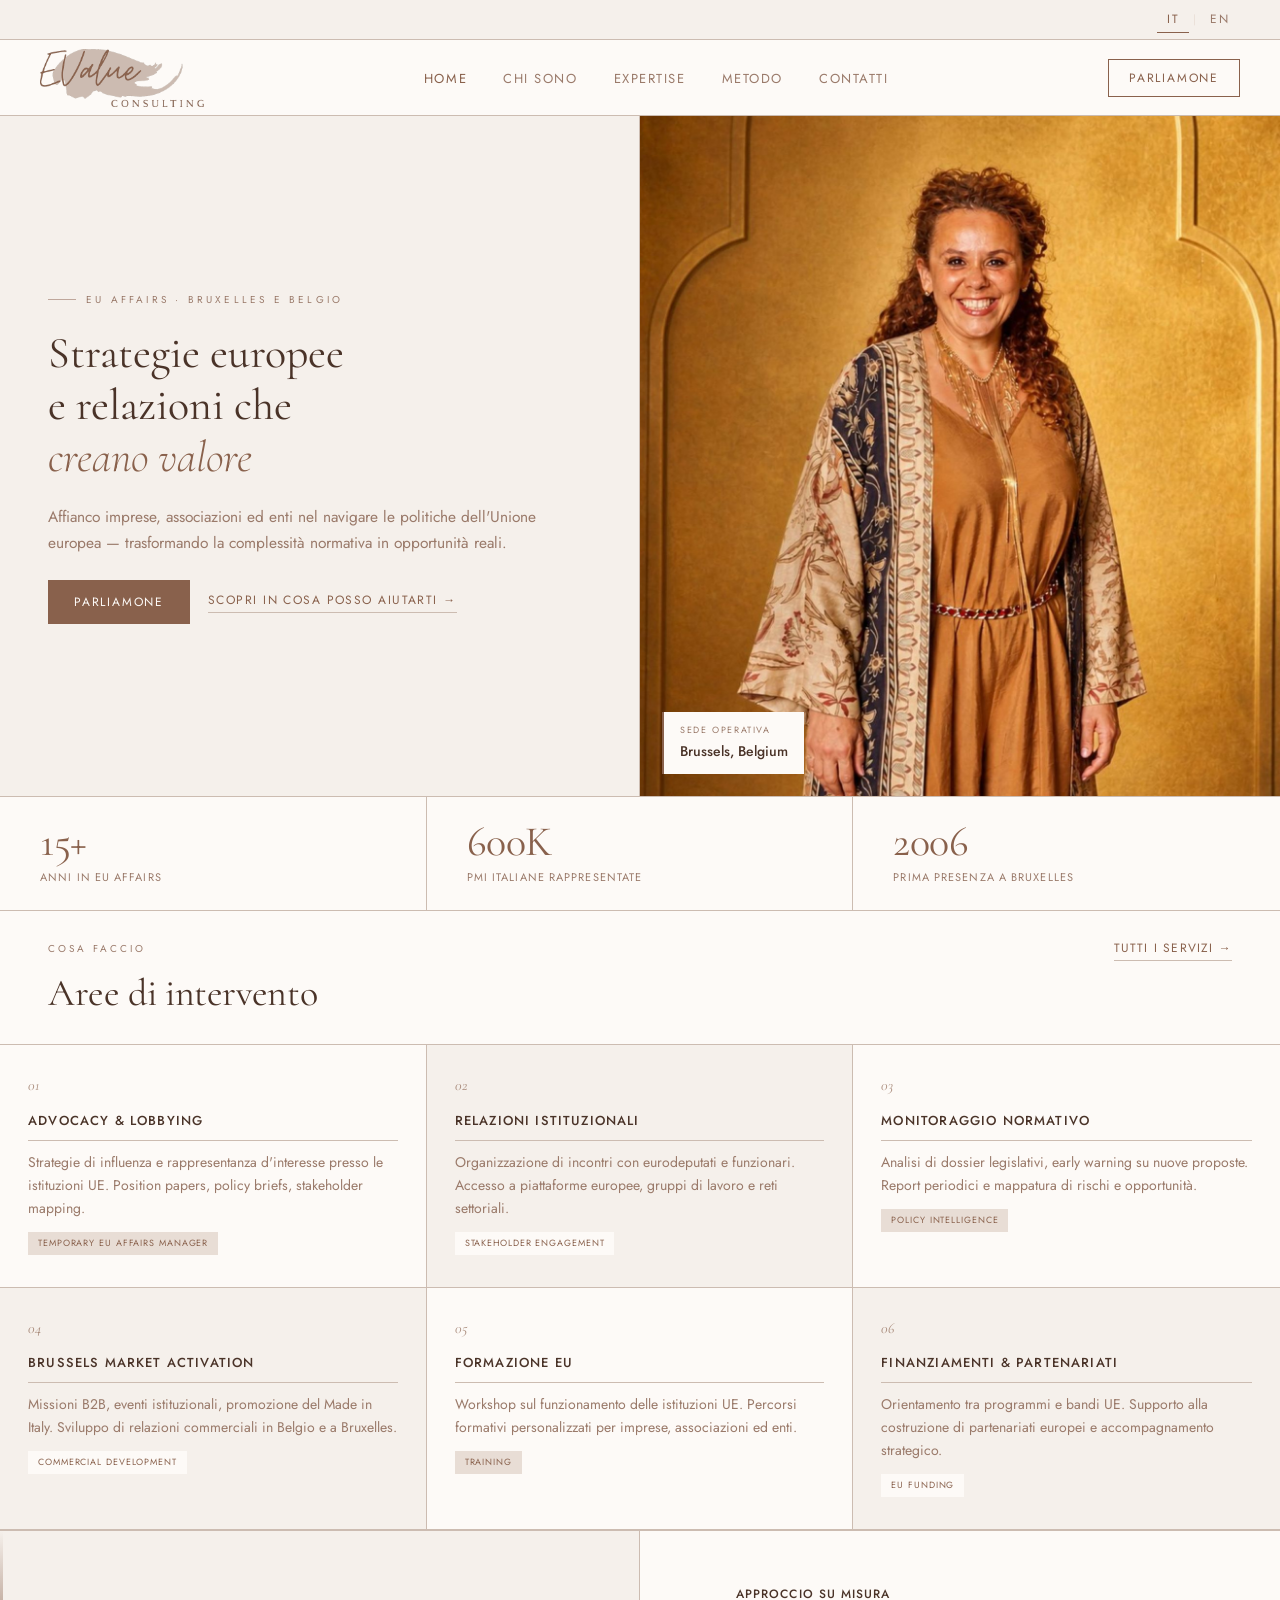
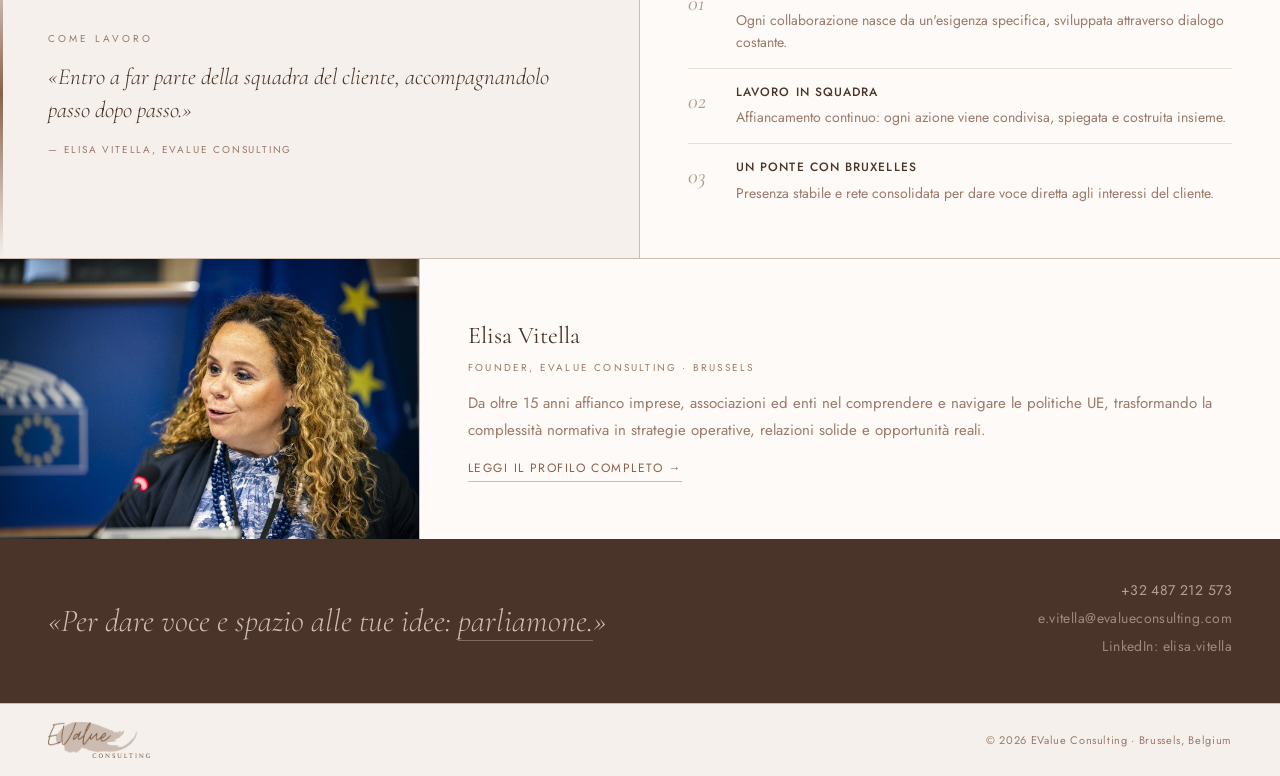
